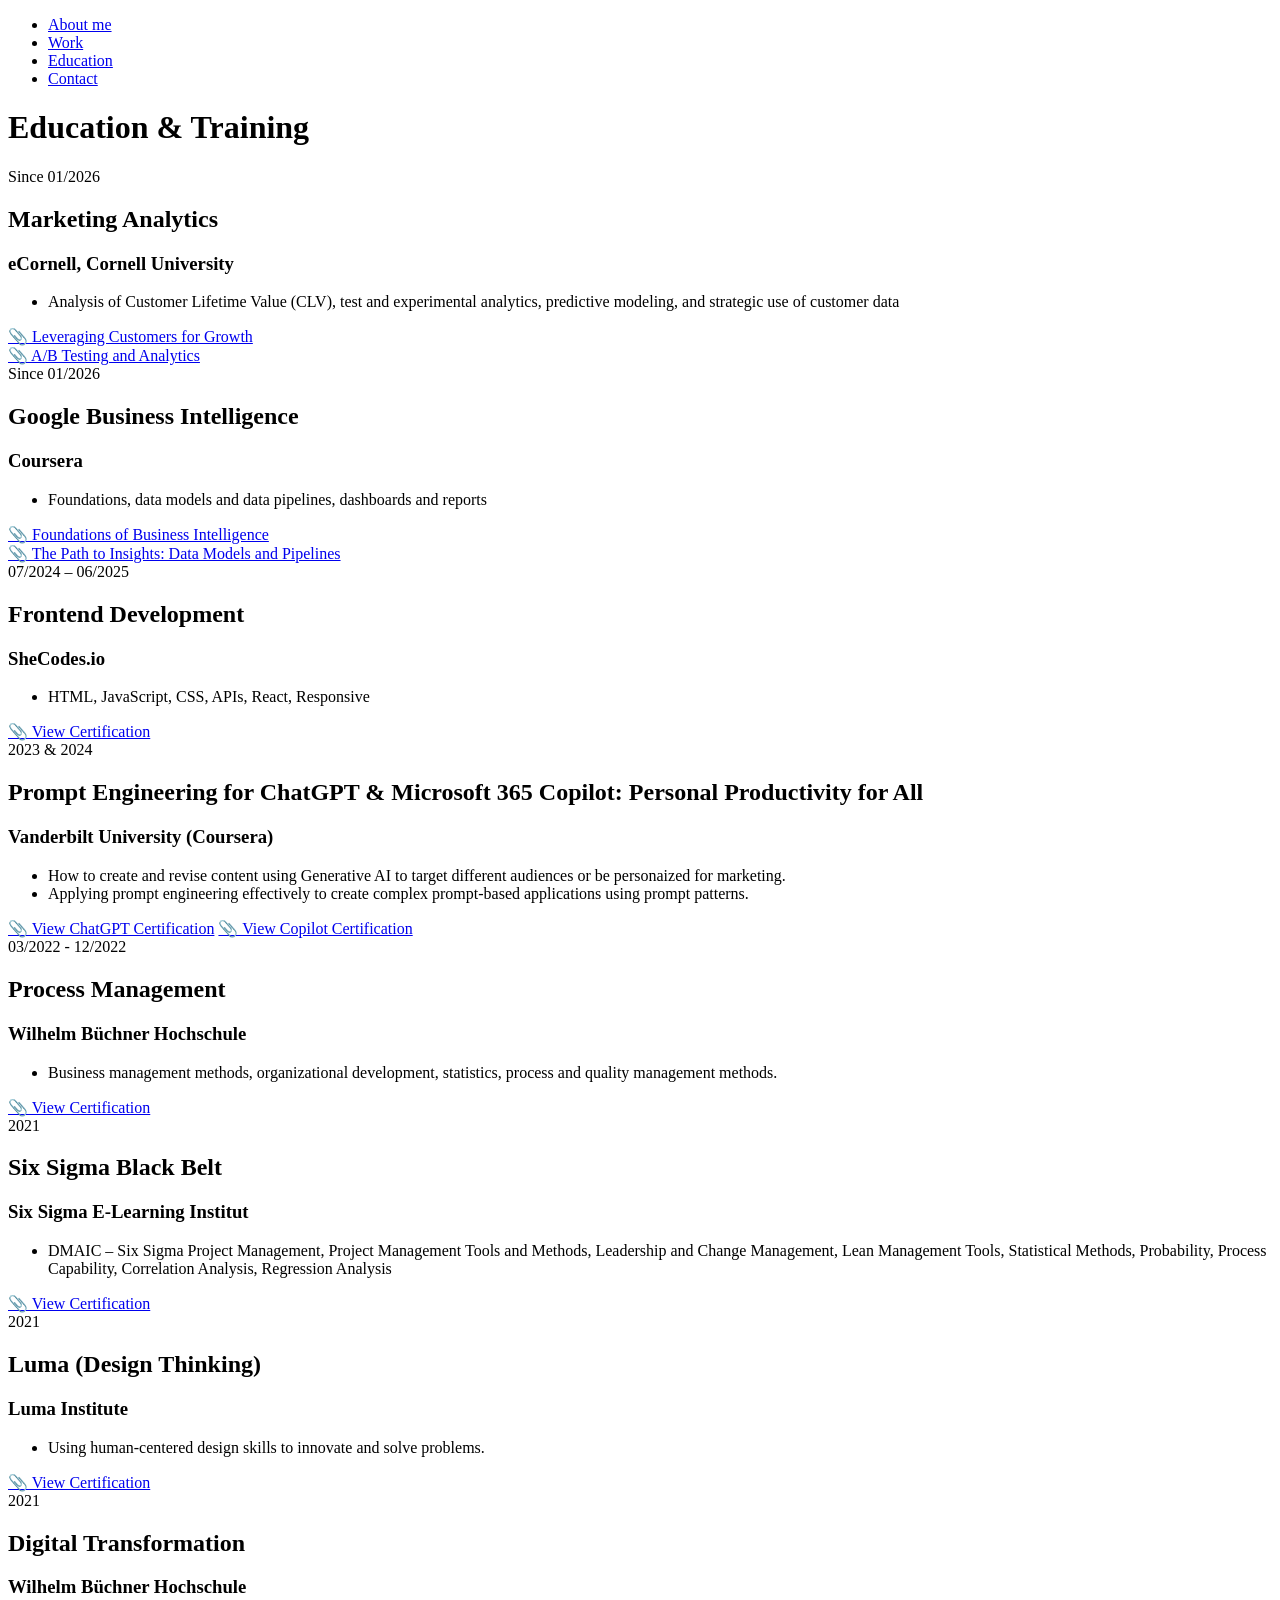
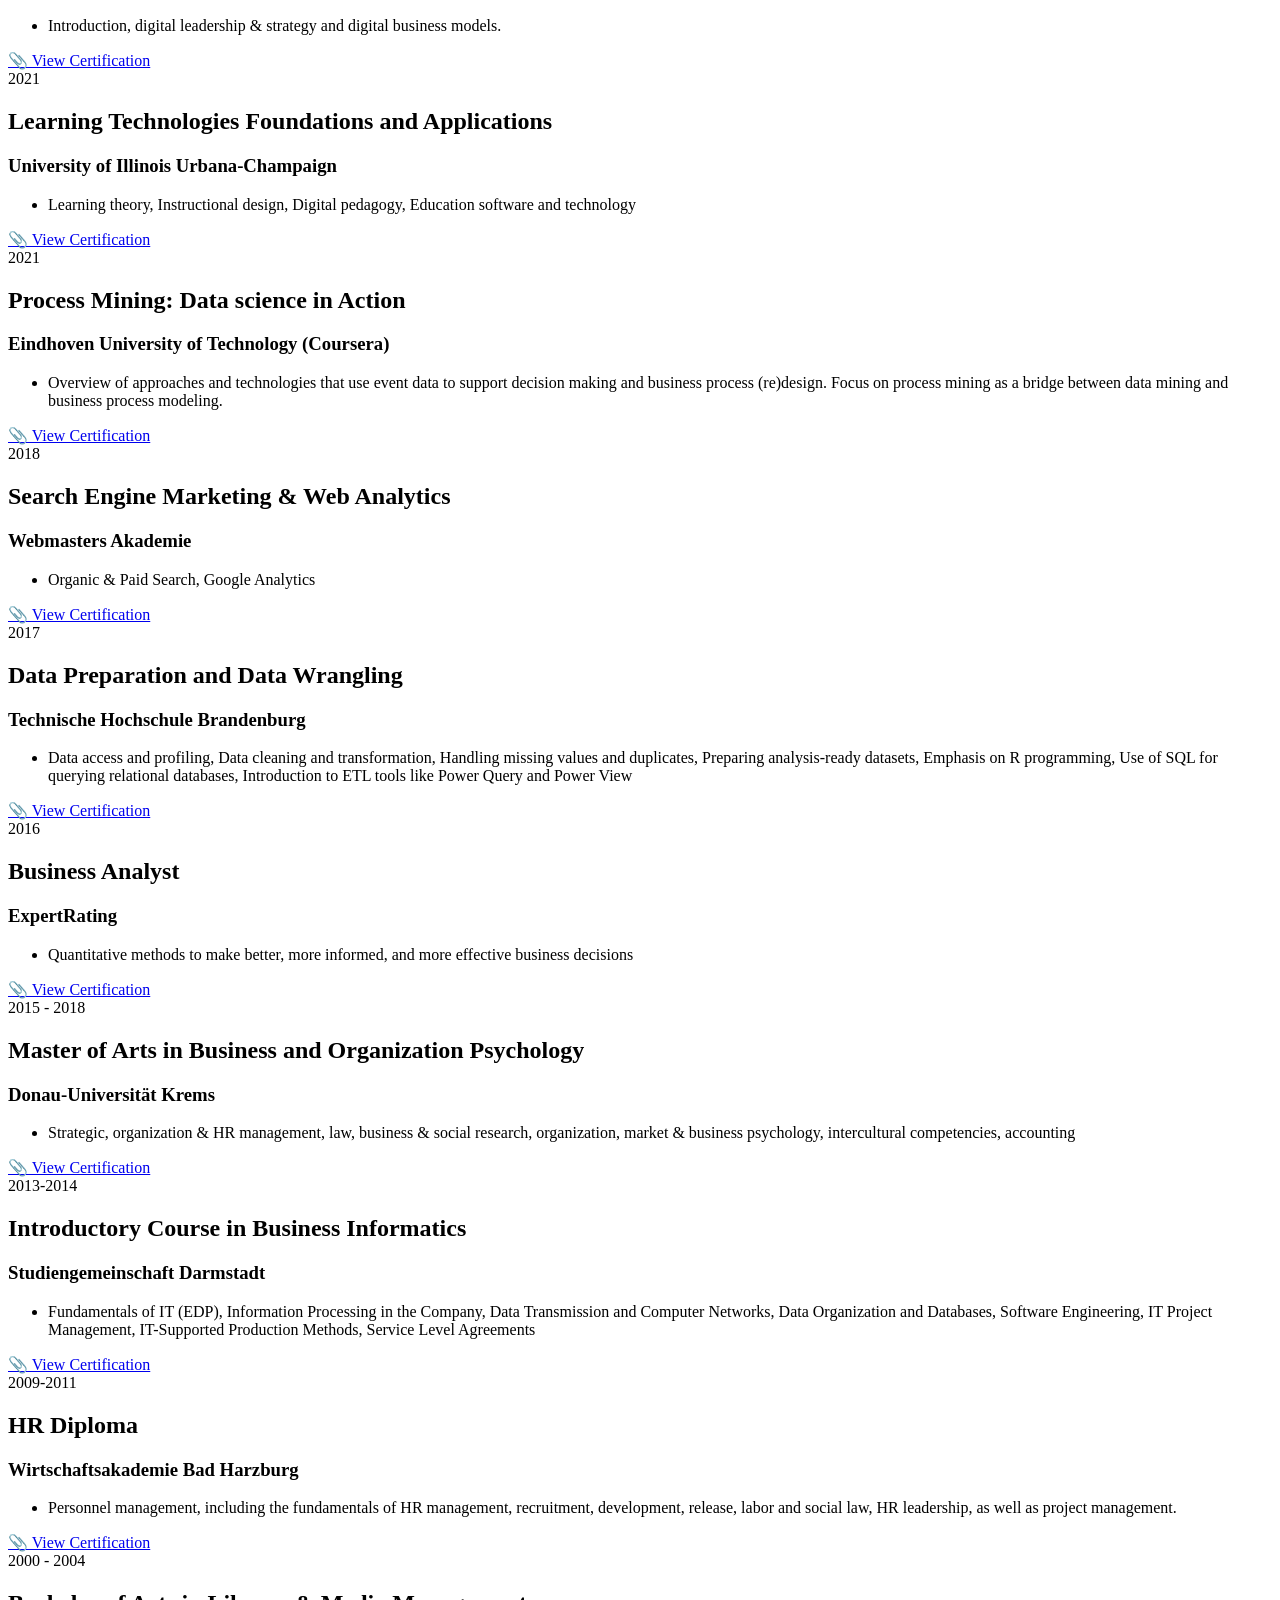
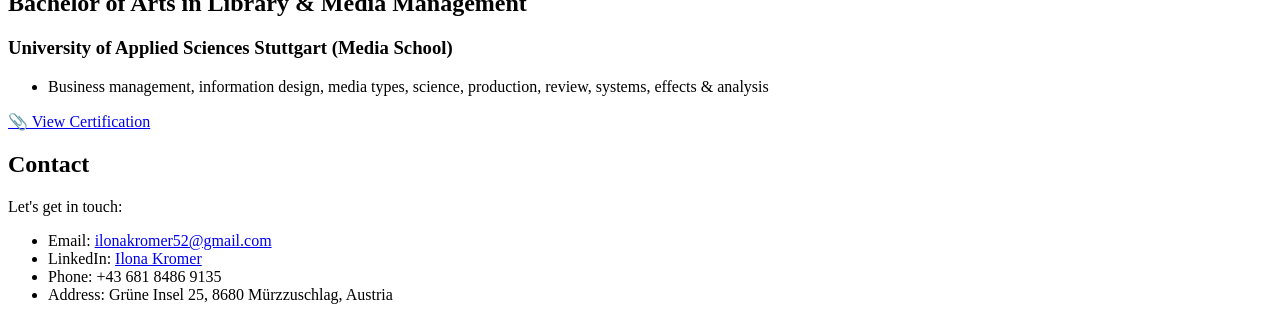
==== education.html @ 5d5f4055 "set up" ====
<!DOCTYPE html>
<html lang="en">
<head>
  <meta name="robots" content="noindex, nofollow">
  <meta charset="UTF-8" />
  <meta name="viewport" content="width=device-width, initial-scale=1.0" />
  <title>Education</title>
  <link rel="stylesheet" href="style.css" />
</head>
<body>
  <nav class="navbar">
    <ul class="nav-list">
      <li><a href="index.html">About me</a></li>
      <li><a href="work.html">Work</a></li>
      <li><a href="education.html">Education</a></li>
       <li><a href="#contact">Contact</a></li>
    </ul>
  </nav>

  <div class="container">
    <h1>Education & Training</h1>
<!-- FirstA Education Card -->
    <div class="edu-card">
      <div class="edu-left">
        <span class="edu-time">Since 01/2026</span>
        <h2 class="edu-course">Marketing Analytics</h2>
        <h3 class="edu-institution">eCornell, Cornell University</h3>
      </div>
      <div class="edu-right">
        <ul class="edu-tasks">
          <li>Analysis of Customer Lifetime Value (CLV), test and experimental analytics, predictive modeling, and strategic use of customer data</li>
          </ul>
        <a class="edu-download" href="ConfirmationOfCompletion_LeveragingCustomersforGrowth.pdf" target="_blank" download>📎 Leveraging Customers for Growth</a><br>
        <a class="edu-download" href="ConfirmationOfCompletionTestingandAnalytics.pdf" target="_blank" download>📎 A/B Testing and Analytics</a>
      </div>
    </div><!-- FirstB Education Card -->
    <div class="edu-card">
      <div class="edu-left">
        <span class="edu-time">Since 01/2026</span>
        <h2 class="edu-course">Google Business Intelligence</h2>
        <h3 class="edu-institution">Coursera</h3>
      </div>
      <div class="edu-right">
        <ul class="edu-tasks">
          <li>Foundations, data models and data pipelines, dashboards and reports</li>
          </ul>
        <a class="edu-download" href="Coursera_Fondationsofbusinessintelligence.pdf" target="_blank" download>📎 Foundations of Business Intelligence</a><br>
         <a class="edu-download" href="Coursera_Datamodelsandpipelines.pdf" target="_blank" download>📎 The Path to Insights: Data Models and Pipelines</a>
      </div>
      </div>
    
    <!-- FirstC Education Card -->
    <div class="edu-card">
      <div class="edu-left">
        <span class="edu-time">07/2024 – 06/2025</span>
        <h2 class="edu-course">Frontend Development</h2>
        <h3 class="edu-institution">SheCodes.io</h3>
      </div>
      <div class="edu-right">
        <ul class="edu-tasks">
          <li>HTML, JavaScript, CSS, APIs, React, Responsive</li>
          </ul>
        <a class="edu-download" href="https://www.shecodes.io/certificates/c8ff155c09fa15ffcf0c9c546fc94eca" target="_blank" download>📎 View Certification</a>
      </div>
    </div>

    <!-- Second Education Card -->
    <div class="edu-card">
      <div class="edu-left">
        <span class="edu-time">2023 & 2024</span>
        <h2 class="edu-course">Prompt Engineering for ChatGPT & Microsoft 365 Copilot: Personal Productivity for All</h2>
        <h3 class="edu-institution">Vanderbilt University (Coursera)</h3>
      </div>
      <div class="edu-right">
        <ul class="edu-tasks">
          <li>How to create and revise content using Generative AI to target different audiences or be personaized for marketing.</li>
          <li>Applying prompt engineering effectively to create complex prompt-based applications using prompt patterns.</li> 
        </ul>
        <a class="edu-download" href="https://coursera.org/share/b7564d3cdbf72cab89de0d326e8f38c9" target="_blank" download>📎 View ChatGPT Certification</a>
         <a class="edu-download" href="https://coursera.org/share/c2a1d60d590329255cd60bb11e40ae57" target="_blank" download>📎 View Copilot Certification</a>
      
      </div>
    </div>
<!-- Third Education Card -->
    <div class="edu-card">
      <div class="edu-left">
        <span class="edu-time">03/2022 - 12/2022</span>
        <h2 class="edu-course">Process Management</h2>
        <h3 class="edu-institution"> Wilhelm Büchner Hochschule</h3>
      </div>
      <div class="edu-right">
        <ul class="edu-tasks">
          <li>Business management methods, organizational development, statistics, process and quality management methods.</li> 
        </ul>
        <a class="edu-download" href="Prozessmanagement.pdf" target="_blank">📎 View Certification</a>
      </div>
    </div>
    <!-- Third Education Card -->
    <div class="edu-card">
      <div class="edu-left">
        <span class="edu-time">2021</span>
        <h2 class="edu-course">Six Sigma Black Belt</h2>
        <h3 class="edu-institution"> Six Sigma E-Learning Institut</h3>
      </div>
      <div class="edu-right">
        <ul class="edu-tasks">
          <li>DMAIC – Six Sigma Project Management, Project Management Tools and Methods, Leadership and Change Management, Lean Management Tools, Statistical Methods, Probability, Process Capability, Correlation Analysis, Regression Analysis
      </ul>
        <a class="edu-download" href="Black_Belt.pdf" target="_blank" download>📎 View Certification</a>
      </div>
    </div>
    <!-- ThirdC Education Card -->
    <div class="edu-card">
      <div class="edu-left">
        <span class="edu-time">2021</span>
        <h2 class="edu-course">Luma (Design Thinking)</h2>
        <h3 class="edu-institution"> Luma Institute</h3>
      </div>
      <div class="edu-right">
        <ul class="edu-tasks">
          <li> Using human-centered design skills to innovate and solve problems.</li> 
        </ul>
        <a class="edu-download" href="Luma.pdf" target="_blank" download>📎 View Certification</a>
      </div>
    </div>
    <!-- Fourth Education Card -->
    <div class="edu-card">
      <div class="edu-left">
        <span class="edu-time">2021</span>
        <h2 class="edu-course">Digital Transformation</h2>
        <h3 class="edu-institution"> Wilhelm Büchner Hochschule</h3>
      </div>
      <div class="edu-right">
        <ul class="edu-tasks">
          <li>Introduction, digital leadership & strategy and digital business models.</li> 
        </ul>
        <a class="edu-download" href="Digitale_Transformation.pdf" target="_blank">📎 View Certification</a>
      </div>
    </div>
    <!-- FourthA Education Card -->
    <div class="edu-card">
      <div class="edu-left">
        <span class="edu-time">2021</span>
        <h2 class="edu-course">Learning Technologies Foundations and Applications </h2>
        <h3 class="edu-institution"> University of Illinois Urbana‑Champaign</h3>
      </div>
      <div class="edu-right">
        <ul class="edu-tasks">
          <li>Learning theory, Instructional design, Digital pedagogy, Education software and technology
        </ul>
        <a class="edu-download" href="Learning_Technologies.pdf" target="_blank">📎 View Certification</a>
      </div>
    </div>
    <!-- FourthB Education Card -->
    <div class="edu-card">
      <div class="edu-left">
        <span class="edu-time">2021</span>
        <h2 class="edu-course">Process Mining: Data science in Action</h2>
        <h3 class="edu-institution"> Eindhoven University of Technology (Coursera)</h3>
      </div>
      <div class="edu-right">
        <ul class="edu-tasks">
          <li>Overview of approaches and technologies that use event data to support decision making and business process (re)design. Focus on process mining as a bridge between data mining and business process modeling.</li> 
        </ul>
        <a class="edu-download" href="https://coursera.org/share/8fd2d628d52ee7a53a643d163cfc325a" target="_blank" download>📎 View Certification</a>
      </div>
    </div>
     <!-- Fifth Education Card -->
    <div class="edu-card">
      <div class="edu-left">
        <span class="edu-time">2018</span>
        <h2 class="edu-course">Search Engine Marketing & Web Analytics</h2>
        <h3 class="edu-institution"> Webmasters Akademie</h3>
      </div>
      <div class="edu-right">
        <ul class="edu-tasks">
          <li>Organic & Paid Search, Google Analytics</li> 
        </ul>
        <a class="edu-download" href="SEM.pdf" target="_blank">📎 View Certification</a>
      </div>
    </div>
    <!-- FifthB Education Card -->
    <div class="edu-card">
      <div class="edu-left">
        <span class="edu-time">2017</span>
        <h2 class="edu-course">Data Preparation and Data Wrangling</h2>
        <h3 class="edu-institution"> Technische Hochschule Brandenburg</h3>
      </div>
      <div class="edu-right">
        <ul class="edu-tasks">
          <li>Data access and profiling, Data cleaning and transformation, Handling missing values and duplicates, Preparing analysis-ready datasets, Emphasis on R programming, Use of SQL for querying relational databases, Introduction to ETL tools like Power Query and Power View
      </ul>
        <a class="edu-download" href="Brandenburg.pdf" target="_blank">📎 View Certification</a>
      </div>
    </div>
     <!-- FifthC Education Card -->
    <div class="edu-card">
      <div class="edu-left">
        <span class="edu-time">2016</span>
        <h2 class="edu-course">Business Analyst</h2>
        <h3 class="edu-institution"> ExpertRating</h3>
      </div>
      <div class="edu-right">
         <ul class="edu-tasks">
          <li>Quantitative methods to make better, more informed, and more effective business decisions</li> 
        </ul>
        <a class="edu-download" href="Business_Analyst.pdf" target="_blank">📎 View Certification</a>
      </div>
    </div>
     <!-- Sixth Education Card -->
    <div class="edu-card">
      <div class="edu-left">
        <span class="edu-time">2015 - 2018</span>
        <h2 class="edu-course">Master of Arts in Business and Organization Psychology</h2>
        <h3 class="edu-institution"> Donau-Universität Krems</h3>
      </div>
      <div class="edu-right">
        <ul class="edu-tasks">
          <li>Strategic, organization & HR management, law, business & social 
research, organization, market & business psychology, intercultural 
competencies, accounting</li> 
        </ul>
        <a class="edu-download" href="Krems.pdf" target="_blank">📎 View Certification</a>
      </div>
    </div>
     <!-- SixthB Education Card -->
    <div class="edu-card">
      <div class="edu-left">
        <span class="edu-time">2013-2014</span>
        <h2 class="edu-course">Introductory Course in Business Informatics</h2>
        <h3 class="edu-institution"> Studiengemeinschaft Darmstadt</h3>
      </div>
      <div class="edu-right">
        <ul class="edu-tasks">
          <li>Fundamentals of IT (EDP), Information Processing in the Company, Data Transmission and Computer Networks, Data Organization and Databases, Software Engineering, IT Project Management, IT-Supported Production Methods, Service Level Agreements</li> 
        </ul>
        <a class="edu-download" href="Darmstadt.pdf" target="_blank">📎 View Certification</a>
      </div>
    </div>
     <!-- SixthC Education Card -->
    <div class="edu-card">
      <div class="edu-left">
        <span class="edu-time">2009-2011</span>
        <h2 class="edu-course">HR Diploma</h2>
        <h3 class="edu-institution"> Wirtschaftsakademie Bad Harzburg</h3>
      </div>
      <div class="edu-right">
        <ul class="edu-tasks">
          <li>Personnel management, including the fundamentals of HR management, recruitment, development, release, labor and social law, HR leadership, as well as project management.</li> 
        </ul>
        <a class="edu-download" href="Harzburg.pdf" target="_blank">📎 View Certification</a>
      </div>
    </div>
     <!-- Seventh Education Card -->
    <div class="edu-card">
      <div class="edu-left">
        <span class="edu-time">2000 - 2004</span>
        <h2 class="edu-course">Bachelor of Arts in Library & Media Management </h2>
        <h3 class="edu-institution"> University of Applied Sciences Stuttgart (Media School)</h3>
      </div>
      <div class="edu-right">
        <ul class="edu-tasks">
          <li>Business management, information design, media types, science, production, review, systems, effects & analysis</li> 
        </ul>
        <a class="edu-download" href="HdM.pdf" target="_blank">📎 View Certification</a>
      </div>
    </div>
     <!-- This closes the .container properly -->

  <section id="contact" class="contact-box">
    <div class="contact-content">
      <div class="contact-left">
        <h2>Contact</h2>
        <p>Let's get in touch:</p>
      </div>
      <div class="contact-right">
        <ul>
          <li>Email: <a href="mailto:ilonakromer52@gmail.com">ilonakromer52@gmail.com</a></li>
          <li>LinkedIn: <a href="https://www.linkedin.com/in/ilona-kromer-66a8992a/" target="_blank">Ilona Kromer</a></li>
          <li>Phone: +43 681 8486 9135</li>
          <li>Address: Grüne Insel 25, 8680 Mürzzuschlag, Austria</li>
        </ul>
      </div>
    </div>
  </section>
 
</body>
</html>
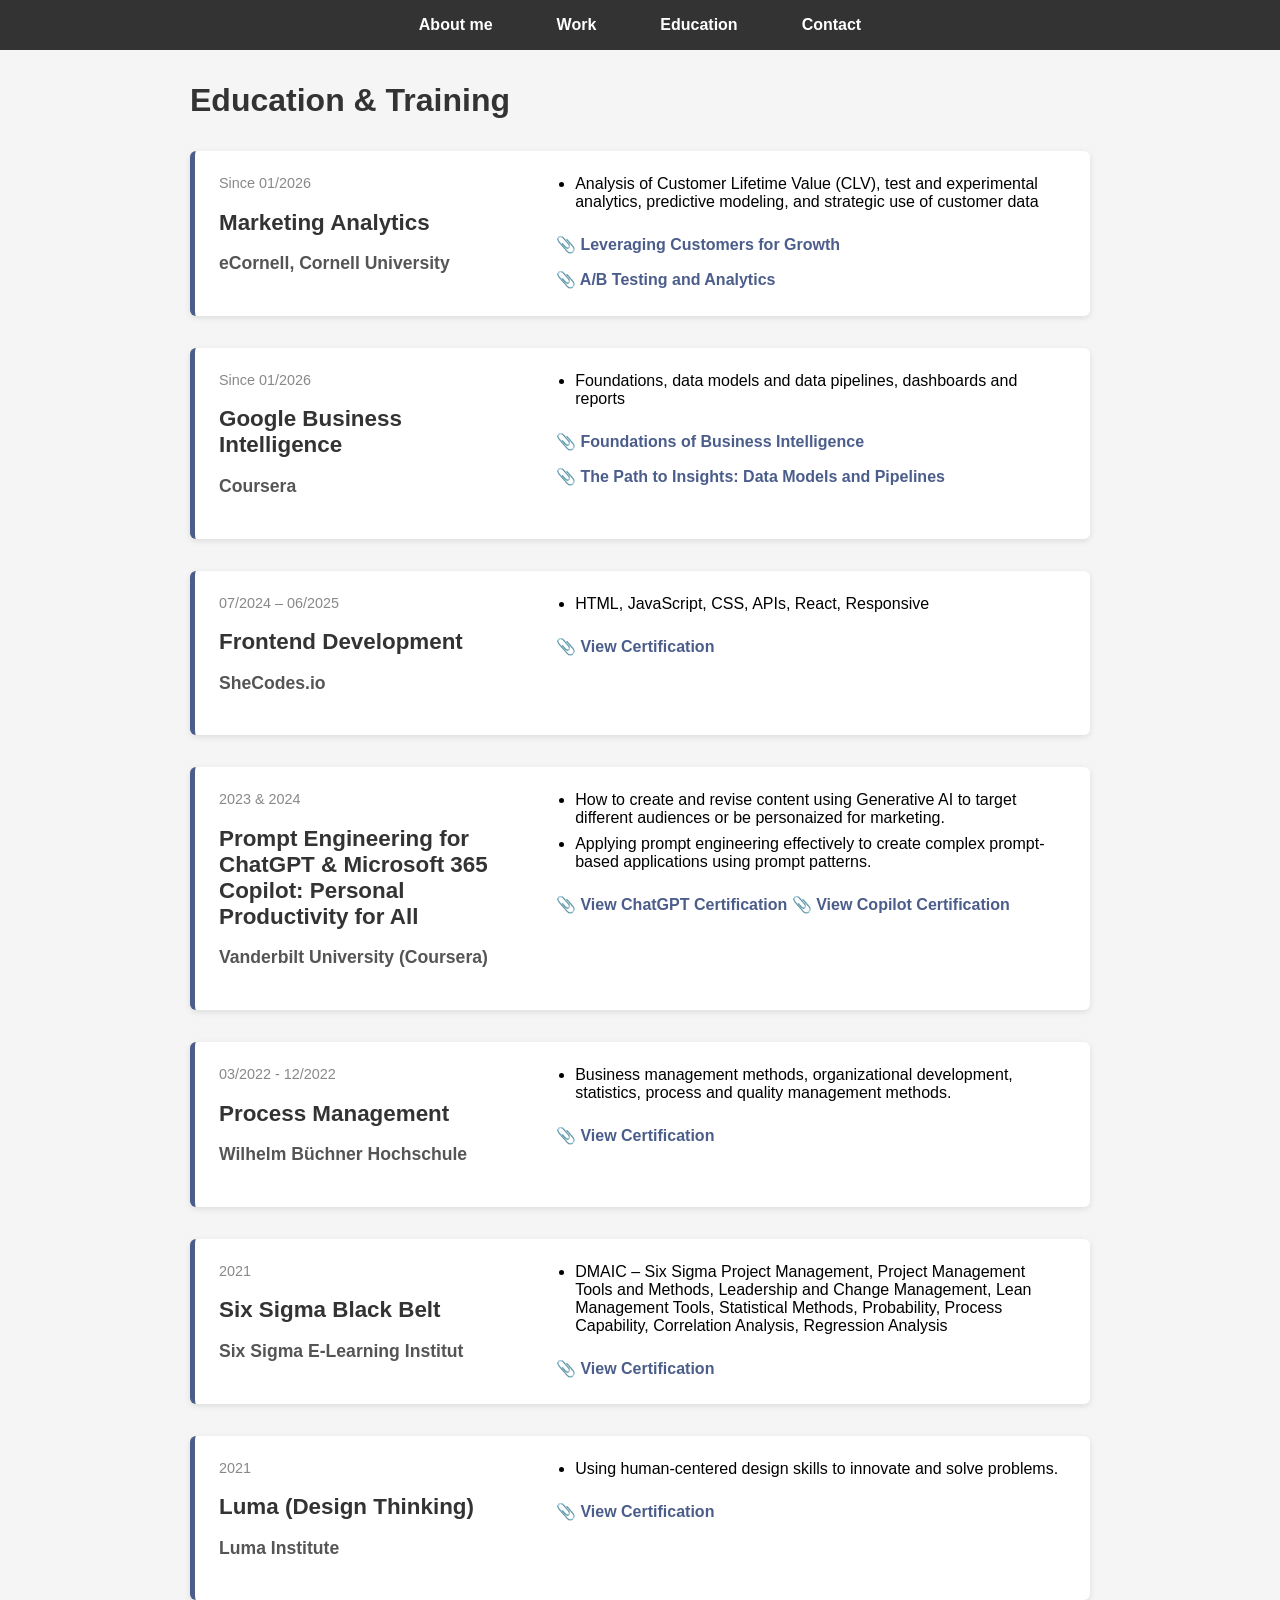
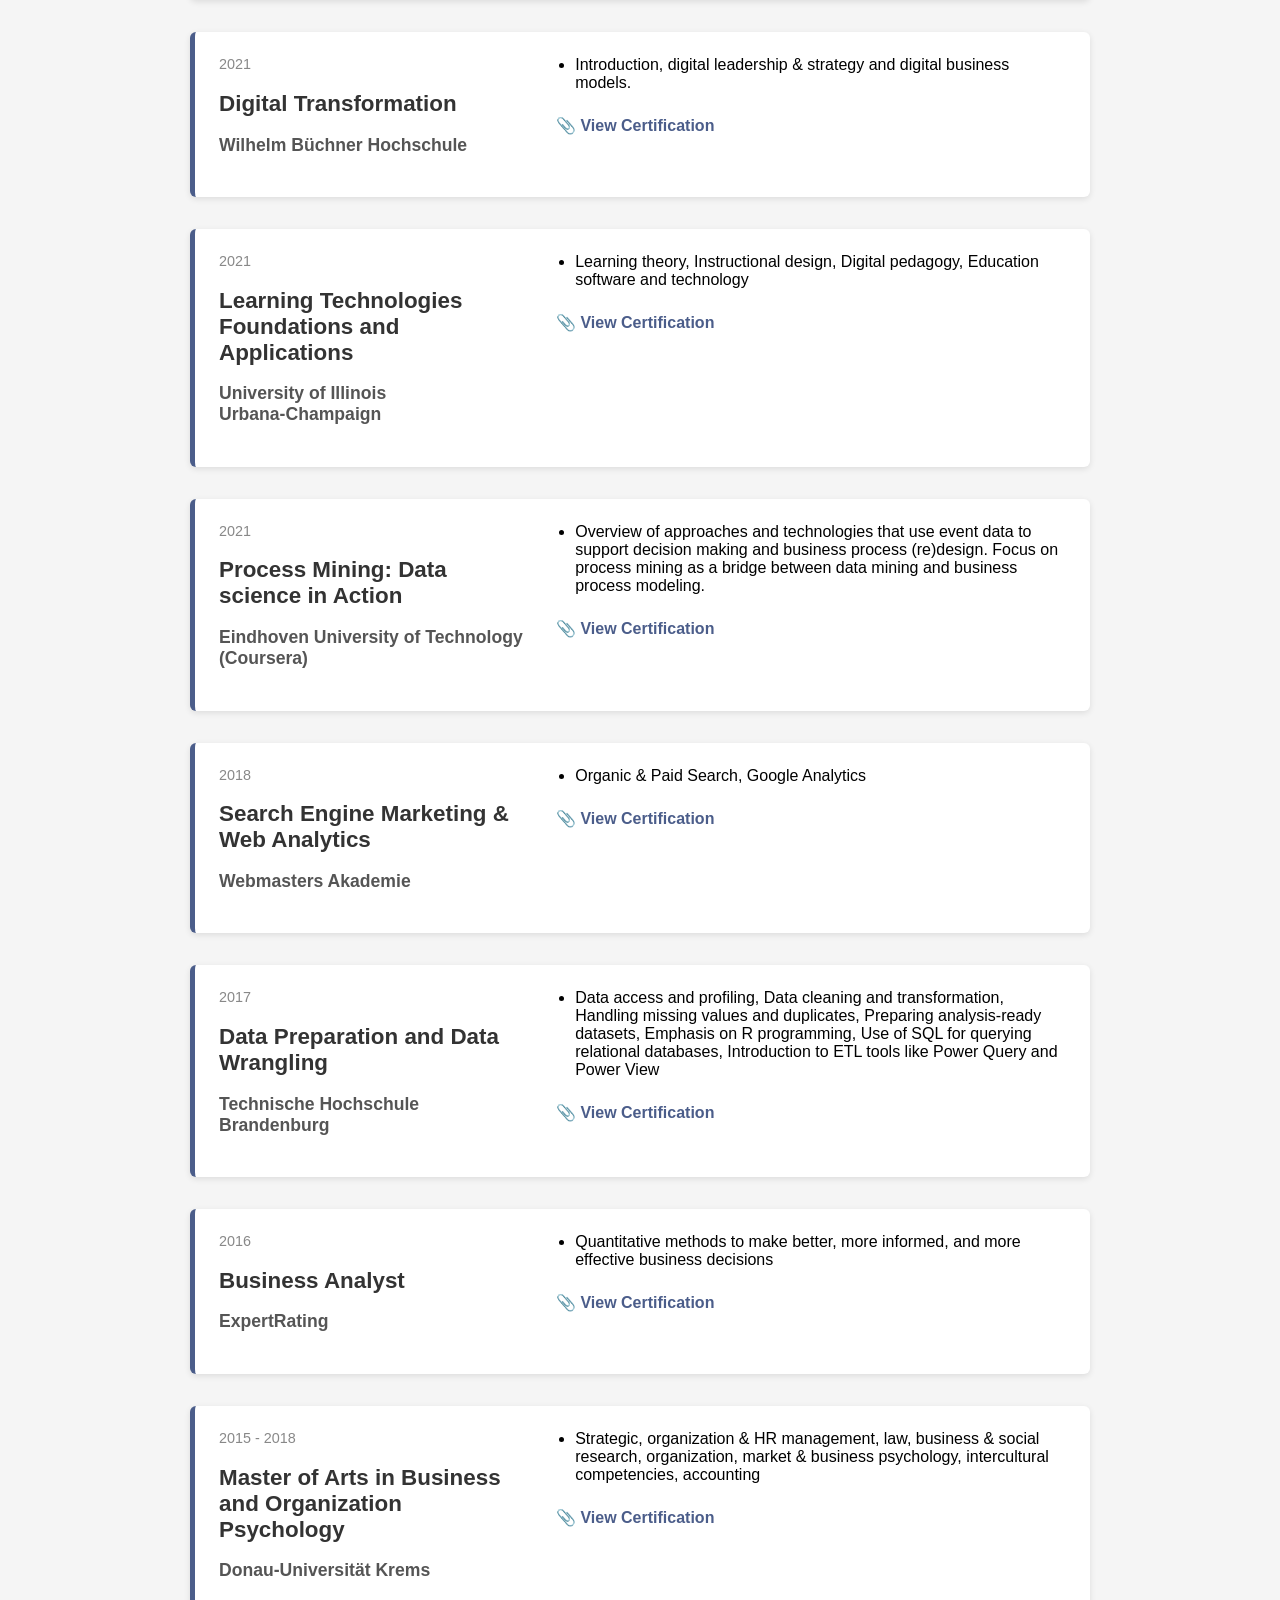
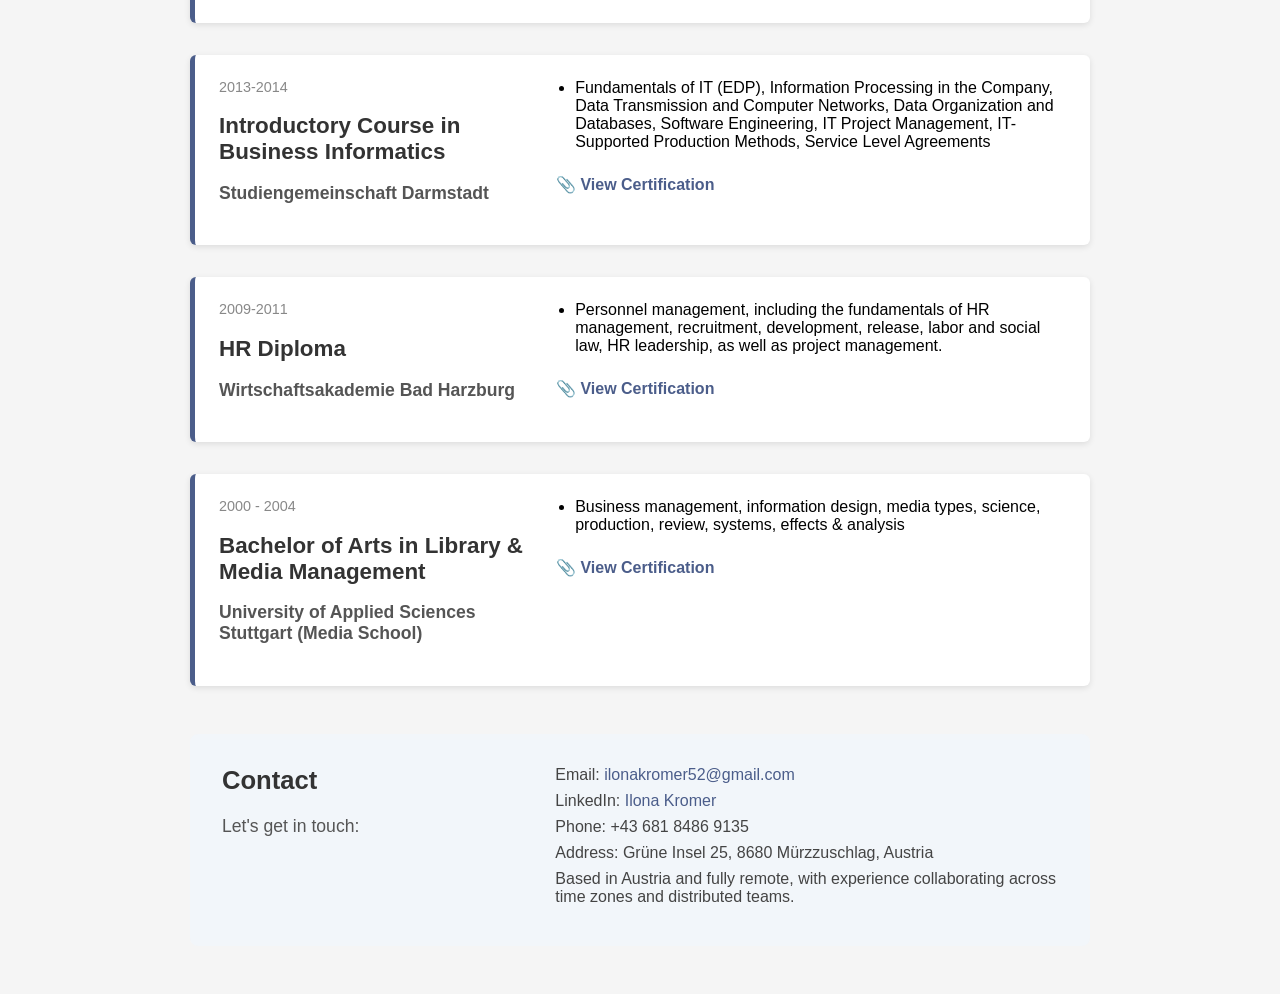
==== commit 874c9f12: "style & contact upadtes" ====
--- a/education.html
+++ b/education.html
@@ -279,6 +279,7 @@
           <li>LinkedIn: <a href="https://www.linkedin.com/in/ilona-kromer-66a8992a/" target="_blank">Ilona Kromer</a></li>
           <li>Phone: +43 681 8486 9135</li>
           <li>Address: Grüne Insel 25, 8680 Mürzzuschlag, Austria</li>
+          <li>Based in Austria and fully remote, with experience collaborating across time zones and distributed teams.</li>
         </ul>
       </div>
     </div>
--- a/style.css
+++ b/style.css
@@ -0,0 +1,484 @@
+/* Base styles */
+body {
+  font-family: Arial, sans-serif;
+  margin: 0;
+  padding: 0;
+  background-color: #f5f5f5;
+}
+
+/* Navigation bar */
+.navbar {
+  background-color: #333;
+  padding: 1rem;
+}
+
+.nav-list {
+  list-style: none;
+  display: flex;
+  gap: 2rem;
+  margin: 0;
+  padding: 0;
+}
+
+.nav-list li a {
+  color: #fff;
+  text-decoration: none;
+  font-weight: bold;
+}
+
+nav ul {
+  display: flex;
+  justify-content: center;
+  list-style: none;
+  padding: 0;
+}
+
+nav li {
+  margin: 0 1rem;
+}
+
+nav a {
+  color: #4B5D8A; /* primary accent */
+  text-decoration: none;
+  transition: color 0.3s ease, transform 0.3s ease;
+}
+
+nav a:hover {
+  color: #4B5D8A; /* secondary accent */
+  transform: translateY(-2px);
+}
+
+/* Page container */
+.container {
+  max-width: 900px;
+  margin: 2rem auto;
+  padding: 0 1rem;
+}
+
+h1 {
+  font-size: 2rem;
+  margin-bottom: 2rem;
+  color: #333;
+}
+
+/* Job card styling */
+.job-card {
+  background-color: #fff;
+  border-left: 5px solid #4B5D8A; /* primary accent */
+  padding: 1.5rem;
+  margin-bottom: 2rem;
+  box-shadow: 0 2px 6px rgba(0,0,0,0.1);
+  border-radius: 6px;
+}
+
+.job-card h2 {
+  font-size: 1.2rem;
+  margin-bottom: 0.5rem;
+}
+
+.job-card h3 {
+  font-size: 1.0rem;
+  margin-bottom: 0.3rem;
+}
+
+.job-content {
+  display: flex;
+  flex-wrap: wrap;
+  gap: 2rem;
+}
+
+.job-left {
+  flex: 1 1 250px;
+}
+
+.job-right {
+  flex: 2 1 400px;
+}
+
+.job-time {
+  font-size: 0.9rem;
+  color: #888;
+  display: block;
+  margin-bottom: 0.5rem;
+}
+
+.job-title {
+  font-size: 1.4rem;
+  color: #333;
+  margin-bottom: 0.3rem;
+}
+
+.job-employer {
+  font-size: 1.1rem;
+  color: #555;
+}
+
+.job-tasks {
+  margin: 0;
+  padding-left: 1.2rem;
+}
+
+.job-tasks li {
+  margin-bottom: 0.5rem;
+  list-style-type: disc;
+}
+
+.job-download {
+  display: inline-block;
+  margin-top: 1rem;
+  color: #4B5D8A; /* primary accent */
+  text-decoration: none;
+  font-weight: bold;
+}
+
+.job-download:hover {
+  text-decoration: underline;
+}
+
+/* Education card styling */
+.edu-card {
+  background-color: #fff;
+  border-left: 5px solid #4B5D8A; /* primary accent */
+  padding: 1.5rem;
+  margin-bottom: 2rem;
+  box-shadow: 0 2px 6px rgba(0,0,0,0.1);
+  border-radius: 6px;
+  display: flex;
+  flex-wrap: wrap;
+  gap: 2rem;
+}
+
+.edu-content {
+  display: flex;
+  flex-wrap: wrap;
+  gap: 2rem;
+}
+
+.edu-left {
+  flex: 1 1 250px;
+}
+
+.edu-right {
+  flex: 2 1 400px;
+}
+
+.edu-time {
+  font-size: 0.9rem;
+  color: #888;
+  display: block;
+  margin-bottom: 0.5rem;
+}
+
+.edu-course {
+  font-size: 1.4rem;
+  color: #333;
+  margin-bottom: 0.3rem;
+}
+
+.edu-institution {
+  font-size: 1.1rem;
+  color: #555;
+}
+
+.edu-summary {
+  font-size: 1rem;
+  color: #444;
+  line-height: 1.6;
+}
+
+.edu-tasks {
+  margin: 0;
+  padding-left: 1.2rem;
+}
+
+.edu-tasks li {
+  margin-bottom: 0.5rem;
+  list-style-type: disc;
+}
+
+.edu-download {
+  display: inline-block;
+  margin-top: 1rem;
+  color: #4B5D8A; /* primary accent */
+  text-decoration: none;
+  font-weight: bold;
+}
+
+.edu-download:hover {
+  text-decoration: underline;
+}
+
+/* Timeline container */
+.timeline {
+  position: relative;
+  margin-left: 1rem;
+  padding-left: 2rem;
+  border-left: 3px solid #2F6F76; /* tertiary accent */
+}
+
+/* HOME PAGE STYLES */
+
+.summary {
+  font-size: 1.1rem;
+  margin: 1rem 0 2rem;
+  text-align: center;
+  color: #444;
+}
+
+section {
+  margin-bottom: 3rem;
+}
+
+.skill-box {
+  background: #F2F6FA; /* soft steel grey variant */
+  padding: 1rem;
+  margin-bottom: 1rem;
+  border-radius: 8px;
+}
+
+.skill-box h3 {
+  margin-top: 0;
+  color: #333;
+}
+
+.skill-box ul {
+  padding-left: 1.2rem;
+}
+
+.skill-box li {
+  margin-bottom: 0.5rem;
+}
+
+blockquote {
+  background: #fff;
+  border-left: 4px solid #4B5D8A; /* primary accent */
+  padding: 1rem;
+  margin: 1rem 0;
+  font-style: italic;
+  box-shadow: 0 1px 4px rgba(0,0,0,0.05);
+}
+
+cite {
+  display: block;
+  margin-top: 0.5rem;
+  font-weight: bold;
+  color: #555;
+}
+
+#contact ul {
+  list-style: none;
+  padding-left: 0;
+}
+
+#contact li {
+  margin-bottom: 0.5rem;
+}
+
+#contact a {
+  color: #4B5D8A; /* primary accent */
+  text-decoration: none;
+}
+
+#contact a:hover {
+  text-decoration: underline;
+}
+
+.skills-row {
+  display: flex;
+  flex-wrap: wrap;
+  gap: 1rem;
+  justify-content: space-between;
+}
+
+.skill-box {
+  flex: 1 1 250px;
+  background: #b1bec9; /* soft steel grey */
+  padding: 1rem;
+  border-radius: 8px;
+}
+
+.job-content {
+  display: flex;
+  flex-wrap: wrap;
+  gap: 2rem;
+  align-items: flex-start;
+}
+
+.job-left,
+.job-right,
+.job-testimonial {
+  flex: 1 1 30%;
+}
+
+.testimonial-box {
+  background-color: #F2F6FA; /* soft steel grey */
+  border-left: 4px solid #4B5D8A; /* primary accent */
+  padding: 1rem;
+  border-radius: 8px;
+  font-style: italic;
+  box-shadow: 0 2px 6px rgba(0, 0, 0, 0.1);
+  position: relative;
+}
+
+.testimonial-box::before {
+  content: "“";
+  font-size: 2rem;
+  color: #4B5D8A; /* primary accent */
+  position: absolute;
+  top: -10px;
+  left: 10px;
+}
+
+.testimonial-box::after {
+  content: "”";
+  font-size: 2rem;
+  color: #4B5D8A; /* primary accent */
+  position: absolute;
+  bottom: -10px;
+  right: 10px;
+}
+
+.testimonial-author {
+  display: block;
+  margin-top: 0.5rem;
+  font-weight: bold;
+  color: #333;
+}
+
+.testimonial-link {
+  display: block;
+  margin-top: 0.5rem;
+  font-size: 0.9rem;
+  color: #4B5D8A; /* primary accent */
+  text-decoration: underline;
+}
+
+.contact-box {
+  background-color: #F2F6FA; /* soft steel grey */
+  padding: 2rem;
+  border-radius: 8px;
+  display: flex;
+  flex-direction: column;
+  margin-top: 3rem;
+}
+
+.contact-content {
+  display: flex;
+  flex-wrap: wrap;
+  justify-content: space-between;
+  gap: 2rem;
+}
+
+.contact-left {
+  flex: 1 1 250px;
+}
+
+.contact-left h2 {
+  margin-top: 0;
+  font-size: 1.6rem;
+  color: #333;
+}
+
+.contact-left p {
+  font-size: 1.1rem;
+  color: #555;
+}
+
+.contact-right {
+  flex: 2 1 400px;
+}
+
+.contact-right ul {
+  list-style: none;
+  padding-left: 0;
+  margin: 0;
+}
+
+.contact-right li {
+  margin-bottom: 0.5rem;
+  font-size: 1rem;
+  color: #444;
+}
+
+.contact-right a {
+  color: #4B5D8A; /* primary accent */
+  text-decoration: none;
+}
+
+.contact-right a:hover {
+  text-decoration: underline;
+}
+
+.summary-box {
+  background-color: #F2F6FA; /* soft steel grey */
+  padding: 2rem;
+  border-radius: 8px;
+  margin-bottom: 3rem;
+  box-shadow: 0 2px 6px rgba(0,0,0,0.05);
+}
+
+.summary-box h2 {
+  margin-top: 0;
+  font-size: 1.6rem;
+  color: #333;
+}
+
+.summary-box p {
+  font-size: 1.1rem;
+  color: #444;
+  line-height: 1.6;
+  margin-top: 1rem;
+}
+
+.job-role {
+  font-size: 1rem;
+  color: #666;
+  margin-bottom: 0.5rem;
+}
+
+.testimonial-inline {
+  margin-top: 1.5rem;
+}
+
+.testimonial-box {
+  background-color: #F2F6FA;
+  border-left: 4px solid #4B5D8A;
+  padding: 1rem 1.5rem;
+  border-radius: 8px;
+  box-shadow: 0 2px 6px rgba(0,0,0,0.05);
+  font-style: italic;
+  position: relative;
+}
+
+.testimonial-box::before {
+  content: "“";
+  font-size: 2rem;
+  color: #4B5D8A;
+  position: absolute;
+  top: -10px;
+  left: 10px;
+}
+
+.testimonial-box::after {
+  content: "”";
+  font-size: 2rem;
+  color: #4B5D8A;
+  position: absolute;
+  bottom: -10px;
+  right: 10px;
+}
+
+.testimonial-author {
+  display: block;
+  margin-top: 0.5rem;
+  font-weight: bold;
+  color: #333;
+}
+
+.testimonial-link {
+  display: block;
+  margin-top: 0.5rem;
+  font-size: 0.9rem;
+  color: #4B5D8A;
+  text-decoration: underline;
+}
